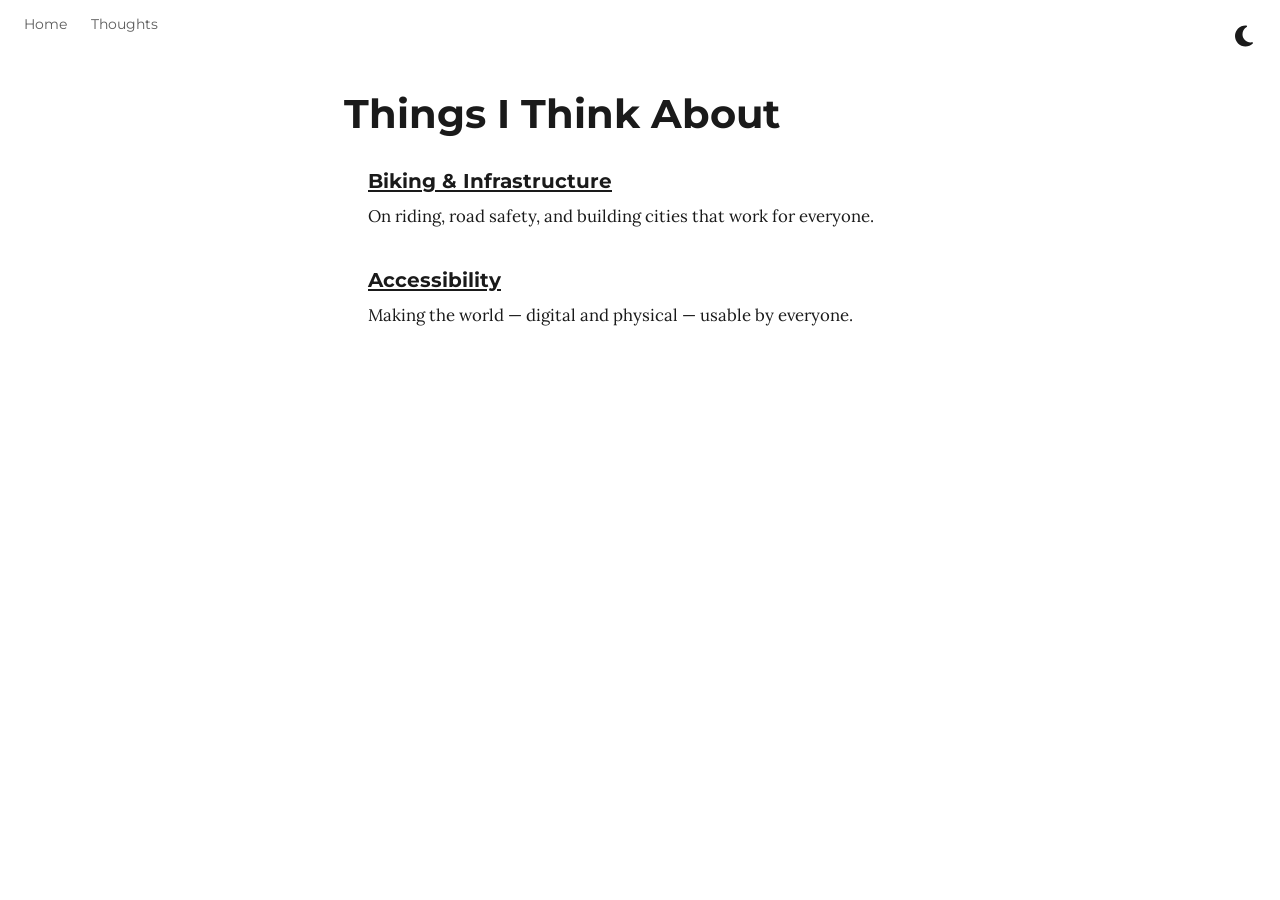
==== thoughts/index.html @ c8e10622 "Add scroll hero morph, intro section, and thoughts pages. Ship the animated name-to-intro transition" ====
<!DOCTYPE html>
<html lang="en">
<head>
  <meta charset="UTF-8">
  <meta name="viewport" content="width=device-width, initial-scale=1.0">
  <title>Thoughts — Drew Emery</title>
  <meta name="description" content="Things Drew Emery thinks about — biking, infrastructure, accessibility, and more.">
  <link rel="preconnect" href="https://fonts.googleapis.com">
  <link rel="preconnect" href="https://fonts.gstatic.com" crossorigin>
  <link rel="stylesheet" href="https://fonts.googleapis.com/css2?family=Montserrat:wght@700&family=Lora:ital,wght@0,400;0,500;1,400&display=swap">
  <link rel="stylesheet" href="../styles.css">
  <script>
    (function() {
      var saved = localStorage.getItem('theme');
      if (saved === 'dark' || (!saved && window.matchMedia('(prefers-color-scheme: dark)').matches)) {
        document.documentElement.classList.add('dark');
      }
    })();
  </script>
</head>
<body>
  <a href="#main" class="skip-link">Skip to content</a>

  <nav class="site-nav">
    <a href="../index.html">Home</a>
    <a href="index.html">Thoughts</a>
  </nav>

  <button class="theme-toggle" id="theme-toggle" aria-label="Switch to dark mode">
    <svg class="icon-moon" aria-hidden="true" xmlns="http://www.w3.org/2000/svg" viewBox="0 0 384 512" width="1em" height="1em" fill="currentColor"><path d="M223.5 32C100 32 0 132.3 0 256S100 480 223.5 480c60.6 0 115.5-24.2 155.8-63.4c5-4.9 6.3-12.5 3.1-18.7s-10.1-9.7-17-8.5c-9.8 1.7-19.8 2.6-30.1 2.6c-96.9 0-175.5-78.8-175.5-176c0-65.8 36-123.1 89.3-153.3c6.1-3.5 9.2-10.5 7.7-17.3s-7.3-11.9-14.3-12.5c-6.3-.5-12.6-.8-19-.8z"/></svg>
    <svg class="icon-sun" aria-hidden="true" xmlns="http://www.w3.org/2000/svg" viewBox="0 0 512 512" width="1em" height="1em" fill="currentColor"><path d="M361.5 1.2c5 2.1 8.6 6.6 9.6 11.9L391 121l107.9 19.8c5.3 1 9.8 4.6 11.9 9.6s1.5 10.7-1.6 15.2L446.9 256l62.3 90.3c3.1 4.5 3.7 10.2 1.6 15.2s-6.6 8.6-11.9 9.6L391 390.9l-19.9 107.9c-1 5.3-4.6 9.8-9.6 11.9s-10.7 1.5-15.2-1.6L256 446.9l-90.3 62.3c-4.5 3.1-10.2 3.7-15.2 1.6s-8.6-6.6-9.6-11.9L121 391 13.1 371.1c-5.3-1-9.8-4.6-11.9-9.6s-1.5-10.7 1.6-15.2L65.1 256 2.8 165.7c-3.1-4.5-3.7-10.2-1.6-15.2s6.6-8.6 11.9-9.6L121 121 140.9 13.1c1-5.3 4.6-9.8 9.6-11.9s10.7-1.5 15.2 1.6L256 65.1 346.3 2.8c4.5-3.1 10.2-3.7 15.2-1.6zM160 256a96 96 0 1 1 192 0 96 96 0 1 1 -192 0zm224 0a128 128 0 1 0 -256 0 128 128 0 1 0 256 0z"/></svg>
  </button>

  <main id="main" class="thought-page">
    <h1>Things I Think About</h1>

    <ul class="thoughts-list">
      <li>
        <h2><a href="biking.html">Biking &amp; Infrastructure</a></h2>
        <p>On riding, road safety, and building cities that work for everyone.</p>
      </li>
      <li>
        <h2><a href="accessibility.html">Accessibility</a></h2>
        <p>Making the world &mdash; digital and physical &mdash; usable by everyone.</p>
      </li>
    </ul>
  </main>

  <script>
    const toggle = document.getElementById('theme-toggle');

    function updateToggle() {
      const isDark = document.documentElement.classList.contains('dark');
      toggle.setAttribute('aria-label', isDark ? 'Switch to light mode' : 'Switch to dark mode');
    }

    updateToggle();

    toggle.addEventListener('click', () => {
      document.documentElement.classList.toggle('dark');
      const isDark = document.documentElement.classList.contains('dark');
      localStorage.setItem('theme', isDark ? 'dark' : 'light');
      updateToggle();
    });
  </script>
</body>
</html>
---- styles.css ----
* {
  margin: 0;
  padding: 0;
  box-sizing: border-box;
}

body {
  font-family: "Lora", Georgia, serif;
  line-height: 1.7;
  color: #1a1a1a;
  background: #fff;
  transition: background 0.3s, color 0.3s;
  overflow-anchor: none;
}

html.dark body {
  color: #e0e0e0;
  background: #121212;
}

@media (prefers-reduced-motion: reduce) {
  body {
    transition: none;
  }
}

.skip-link {
  position: absolute;
  top: -100%;
  left: 1rem;
  padding: 0.5rem 1rem;
  background: #1a1a1a;
  color: #fff;
  border-radius: 0 0 4px 4px;
  z-index: 100;
  text-decoration: none;
}

.skip-link:focus {
  top: 0;
}

html.dark .skip-link {
  background: #e0e0e0;
  color: #121212;
}

.theme-toggle {
  position: fixed;
  top: 1.25rem;
  right: 1.25rem;
  background: none;
  border: none;
  font-size: 1.5rem;
  cursor: pointer;
  color: inherit;
  z-index: 10;
  padding: 0.25rem;
  border-radius: 4px;
}

.icon-sun { display: none; }
html.dark .icon-moon { display: none; }
html.dark .icon-sun { display: inline; }

.theme-toggle:focus-visible {
  outline: 2px solid #6363f1;
  outline-offset: 4px;
}

/* Hero scroll morph */
.hero-scroll {
  height: 200vh;
  position: relative;
  z-index: 1;
}

.hero-scroll + main {
  margin-top: -100vh;
  position: relative;
  z-index: 2;
}

body.hero-settled .hero-scroll + main {
  margin-top: 0;
}

.hero-scroll--settled {
  height: 0;
  overflow: hidden;
}

.hero-sticky {
  position: sticky;
  top: 0;
  height: 100vh;
  display: flex;
  align-items: center;
  justify-content: center;
  pointer-events: none;
}

.hero-title {
  font-family: "Montserrat", sans-serif;
  font-size: clamp(2.5rem, 8vw, 5rem);
  font-weight: 700;
  letter-spacing: -0.02em;
  margin: 0;
}

.hero-title--settled {
  display: inline;
  font-size: inherit;
  font-weight: 700;
  letter-spacing: -0.02em;
  white-space: normal;
}

.intro {
  margin-bottom: 2.5rem;
  min-height: calc((1 - var(--hero-progress, 0)) * 50vh);
  display: flex;
  align-items: flex-end;
  padding-bottom: calc((1 - var(--hero-progress, 0)) * 1rem);
}

body.hero-settled .intro {
  min-height: 0;
  display: block;
  padding-bottom: 0;
}

.intro-lead {
  font-size: 1.05rem;
  white-space: nowrap;
}

body.hero-settled .intro-lead {
  white-space: normal;
}

.name-slot {
  font-family: "Montserrat", sans-serif;
  font-weight: 700;
  letter-spacing: -0.02em;
  visibility: hidden;
}

.intro-prefix,
.intro-suffix {
  opacity: 0;
}

body.hero-settled .intro-prefix,
body.hero-settled .intro-suffix {
  opacity: 1;
}

@media (prefers-reduced-motion: reduce) {
  .hero-scroll {
    height: 0;
    overflow: hidden;
  }

  .intro-prefix,
  .intro-suffix {
    opacity: 1;
  }

  .name-slot {
    visibility: visible;
  }
}

main {
  max-width: 640px;
  margin: 0 auto;
  padding: 0 1.5rem 4rem;
}

section {
  margin-bottom: 2.5rem;
}

h1, h2 {
  font-family: "Montserrat", sans-serif;
}

h2 {
  font-size: 1.25rem;
  margin-bottom: 0.5rem;
}

p {
  font-size: 1.05rem;
}

a {
  color: inherit;
  text-decoration: underline;
  text-underline-offset: 2px;
}

a:focus-visible {
  outline: 2px solid #6363f1;
  outline-offset: 2px;
  border-radius: 2px;
}

footer {
  max-width: 640px;
  margin: 0 auto;
  padding: 2rem 1.5rem 4rem;
  border-top: 1px solid #e0e0e0;
  text-align: center;
}

html.dark footer {
  border-top-color: #333;
}

html.dark a {
  color: #90caf9;
}

.highlight-workos {
  background: linear-gradient(to top, rgba(99, 99, 241, 0.25) 50%, transparent 50%);
  text-decoration: none;
}

.highlight-workos:hover {
  background: linear-gradient(to top, rgba(99, 99, 241, 0.4) 50%, transparent 50%);
}

html.dark .highlight-workos {
  background: linear-gradient(to top, rgba(99, 99, 241, 0.45) 50%, transparent 50%);
  color: #e0e0e0;
}

html.dark .highlight-workos:hover {
  background: linear-gradient(to top, rgba(99, 99, 241, 0.6) 50%, transparent 50%);
}

/* Navbar */
.site-nav {
  font-family: "Montserrat", sans-serif;
  padding: 0.75rem 1.5rem;
  font-size: 0.9rem;
  display: flex;
  gap: 1.5rem;
}

.site-nav a {
  text-decoration: none;
  opacity: 0.7;
}

.site-nav a:hover {
  opacity: 1;
}

/* Read-more links in bio sections */
.read-more {
  margin-top: 0.5rem;
  font-size: 0.95rem;
  font-style: italic;
}

/* Thoughts overview page */
.thoughts-list {
  max-width: 640px;
  margin: 0 auto;
  padding: 0 1.5rem 4rem;
  list-style: none;
}

.thoughts-list li {
  margin-bottom: 2rem;
}

.thoughts-list h2 {
  margin-bottom: 0.25rem;
}

.thoughts-list p {
  margin-bottom: 0.25rem;
}

/* Thought page */
.thought-page {
  max-width: 640px;
  margin: 0 auto;
  padding: 2rem 1.5rem 4rem;
}

.thought-page h1 {
  font-size: clamp(1.75rem, 5vw, 2.5rem);
  margin-bottom: 1rem;
}

.thought-page p {
  font-size: 1.05rem;
  margin-bottom: 1rem;
}
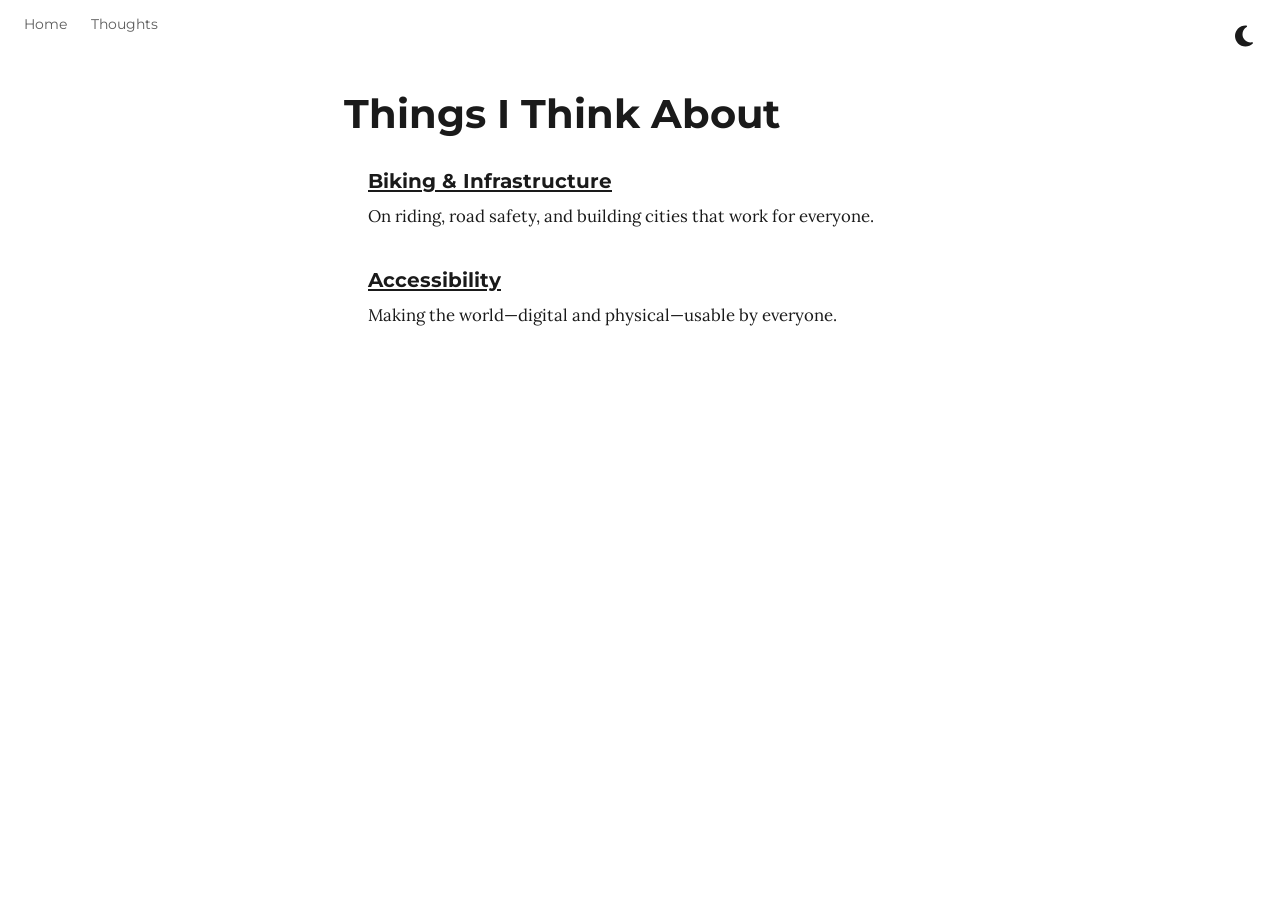
==== commit f0100976: "Use closed em dashes without surrounding spaces in site copy. Apply standard US typography across th" ====
--- a/thoughts/index.html
+++ b/thoughts/index.html
@@ -3,8 +3,8 @@
 <head>
   <meta charset="UTF-8">
   <meta name="viewport" content="width=device-width, initial-scale=1.0">
-  <title>Thoughts — Drew Emery</title>
-  <meta name="description" content="Things Drew Emery thinks about — biking, infrastructure, accessibility, and more.">
+  <title>Thoughts—Drew Emery</title>
+  <meta name="description" content="Things Drew Emery thinks about—biking, infrastructure, accessibility, and more.">
   <link rel="preconnect" href="https://fonts.googleapis.com">
   <link rel="preconnect" href="https://fonts.gstatic.com" crossorigin>
   <link rel="stylesheet" href="https://fonts.googleapis.com/css2?family=Montserrat:wght@700&family=Lora:ital,wght@0,400;0,500;1,400&display=swap">
@@ -41,7 +41,7 @@
       </li>
       <li>
         <h2><a href="accessibility.html">Accessibility</a></h2>
-        <p>Making the world &mdash; digital and physical &mdash; usable by everyone.</p>
+        <p>Making the world&mdash;digital and physical&mdash;usable by everyone.</p>
       </li>
     </ul>
   </main>
--- a/styles.css
+++ b/styles.css
@@ -11,6 +11,10 @@
   background: #fff;
   transition: background 0.3s, color 0.3s;
   overflow-anchor: none;
+}
+
+body:not(.hero-settled) {
+  overflow-x: clip;
 }
 
 html.dark body {
@@ -81,13 +85,13 @@
   z-index: 2;
 }
 
-body.hero-settled .hero-scroll + main {
-  margin-top: 0;
-}
-
 .hero-scroll--settled {
   height: 0;
   overflow: hidden;
+}
+
+body.hero-settled .hero-scroll + main {
+  margin-top: 0;
 }
 
 .hero-sticky {
@@ -108,6 +112,10 @@
   margin: 0;
 }
 
+body:not(.hero-settled) .hero-title {
+  will-change: transform, top, left;
+}
+
 .hero-title--settled {
   display: inline;
   font-size: inherit;
@@ -120,23 +128,25 @@
   margin-bottom: 2.5rem;
   min-height: calc((1 - var(--hero-progress, 0)) * 50vh);
   display: flex;
-  align-items: flex-end;
+  flex-direction: column;
+  justify-content: flex-end;
   padding-bottom: calc((1 - var(--hero-progress, 0)) * 1rem);
+  width: 100%;
+  overflow-x: clip;
 }
 
 body.hero-settled .intro {
   min-height: 0;
-  display: block;
   padding-bottom: 0;
 }
 
 .intro-lead {
   font-size: 1.05rem;
-  white-space: nowrap;
-}
-
-body.hero-settled .intro-lead {
+  width: 100%;
+  max-width: 100%;
+  min-width: 0;
   white-space: normal;
+  overflow-wrap: break-word;
 }
 
 .name-slot {
@@ -162,6 +172,10 @@
     overflow: hidden;
   }
 
+  .hero-scroll + main {
+    margin-top: 0;
+  }
+
   .intro-prefix,
   .intro-suffix {
     opacity: 1;
@@ -174,8 +188,16 @@
 
 main {
   max-width: 640px;
+  width: 100%;
   margin: 0 auto;
   padding: 0 1.5rem 4rem;
+  overflow-x: clip;
+  overflow-anchor: none;
+}
+
+main section {
+  width: 100%;
+  min-width: 0;
 }
 
 section {
